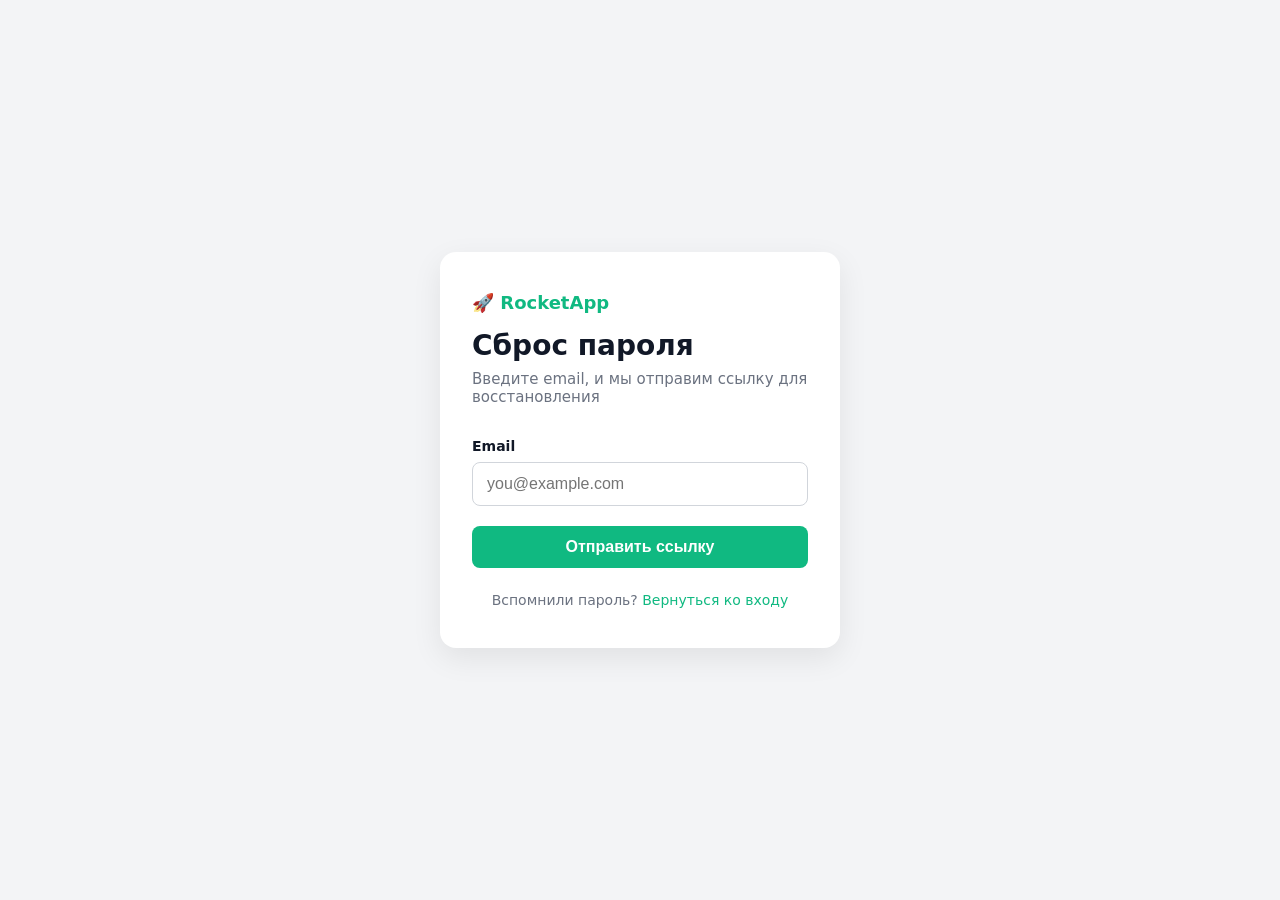
==== forgot.html @ 2a54b83d "Add files via upload" ====
<!DOCTYPE html>
<html lang="ru">
<head>
  <meta charset="UTF-8">
  <meta name="viewport" content="width=device-width, initial-scale=1">
  <title>Восстановление пароля</title>
  <link rel="stylesheet" href="style.css">
</head>
<body>
  <main class="card">
    <div class="logo">🚀 RocketApp</div>
    <h1 class="title">Сброс пароля</h1>
    <p class="subtitle">Введите email, и мы отправим ссылку для восстановления</p>

    <form class="form" action="#" method="post">
      <label class="label" for="email">Email</label>
      <input class="input" type="email" id="email" name="email" placeholder="you@example.com" required>

      <button class="button" type="submit">Отправить ссылку</button>
    </form>

    <p class="footer">Вспомнили пароль? <a class="link" href="index.html">Вернуться ко входу</a></p>
  </main>
</body>
</html>
---- style.css ----
* {
  box-sizing: border-box;
  margin: 0;
  padding: 0;
}

body {
  font-family: system-ui, -apple-system, 'Segoe UI', Roboto, sans-serif;
  background: #f3f4f6;
  color: #111827;
  min-height: 100vh;
  display: flex;
  align-items: center;
  justify-content: center;
  padding: 16px;
}

.card {
  width: 100%;
  max-width: 400px;
  background: #ffffff;
  padding: 40px 32px;
  border-radius: 16px;
  box-shadow: 0 10px 30px rgba(0, 0, 0, 0.08);
}

.logo {
  font-size: 18px;
  font-weight: 800;
  color: #10b981;
  margin-bottom: 16px;
}

.title {
  font-size: 28px;
  margin-bottom: 8px;
}

.subtitle {
  color: #6b7280;
  font-size: 15px;
  margin-bottom: 24px;
}

.form {
  display: flex;
  flex-direction: column;
  gap: 8px;
}

.label {
  font-size: 14px;
  font-weight: 600;
  margin-top: 8px;
}

.input {
  padding: 12px 14px;
  border: 1px solid #d1d5db;
  border-radius: 8px;
  font-size: 16px;
  background: #ffffff;
  color: #111827;
}

.input:focus {
  outline: none;
  border-color: #10b981;
  box-shadow: 0 0 0 3px rgba(16, 185, 129, 0.2);
}

.input:user-invalid {
  border-color: #dc2626;
}

.row {
  display: flex;
  justify-content: space-between;
  align-items: center;
  font-size: 14px;
  margin-top: 4px;
}

.check {
  display: flex;
  align-items: center;
  gap: 6px;
  font-size: 14px;
  cursor: pointer;
}

.link {
  color: #10b981;
  text-decoration: none;
  font-weight: 500;
}

.link:hover {
  text-decoration: underline;
}

.button {
  margin-top: 12px;
  padding: 12px;
  border: none;
  border-radius: 8px;
  background: #10b981;
  color: #ffffff;
  font-size: 16px;
  font-weight: bold;
  cursor: pointer;
  transition: background 0.2s;
}

.button:hover {
  background: #059669;
}

.divider {
  text-align: center;
  color: #9ca3af;
  font-size: 13px;
  margin: 16px 0;
}

.social-buttons {
  display: flex;
  flex-direction: column;
  gap: 8px;
}

.social-btn {
  padding: 10px;
  border: 1px solid #d1d5db;
  border-radius: 8px;
  background: #ffffff;
  color: #374151;
  font-size: 14px;
  font-weight: 600;
  cursor: pointer;
  transition: background 0.2s;
}

.social-btn:hover {
  background: #f9fafb;
}

.footer {
  margin-top: 24px;
  text-align: center;
  font-size: 14px;
  color: #6b7280;
}

/* Адаптация под телефоны */
@media (max-width: 480px) {
  .card {
    padding: 28px 20px;
  }
  .title {
    font-size: 24px;
  }
}

/* Задание со звёздочкой: тёмная тема */
@media (prefers-color-scheme: dark) {
  body {
    background: #111827;
    color: #f9fafb;
  }
  .card {
    background: #1f2937;
    box-shadow: 0 10px 30px rgba(0, 0, 0, 0.4);
  }
  .subtitle, .footer {
    color: #9ca3af;
  }
  .input {
    background: #374151;
    border-color: #4b5563;
    color: #f9fafb;
  }
  .social-btn {
    background: #374151;
    border-color: #4b5563;
    color: #f9fafb;
  }
  .social-btn:hover {
    background: #4b5563;
  }
}
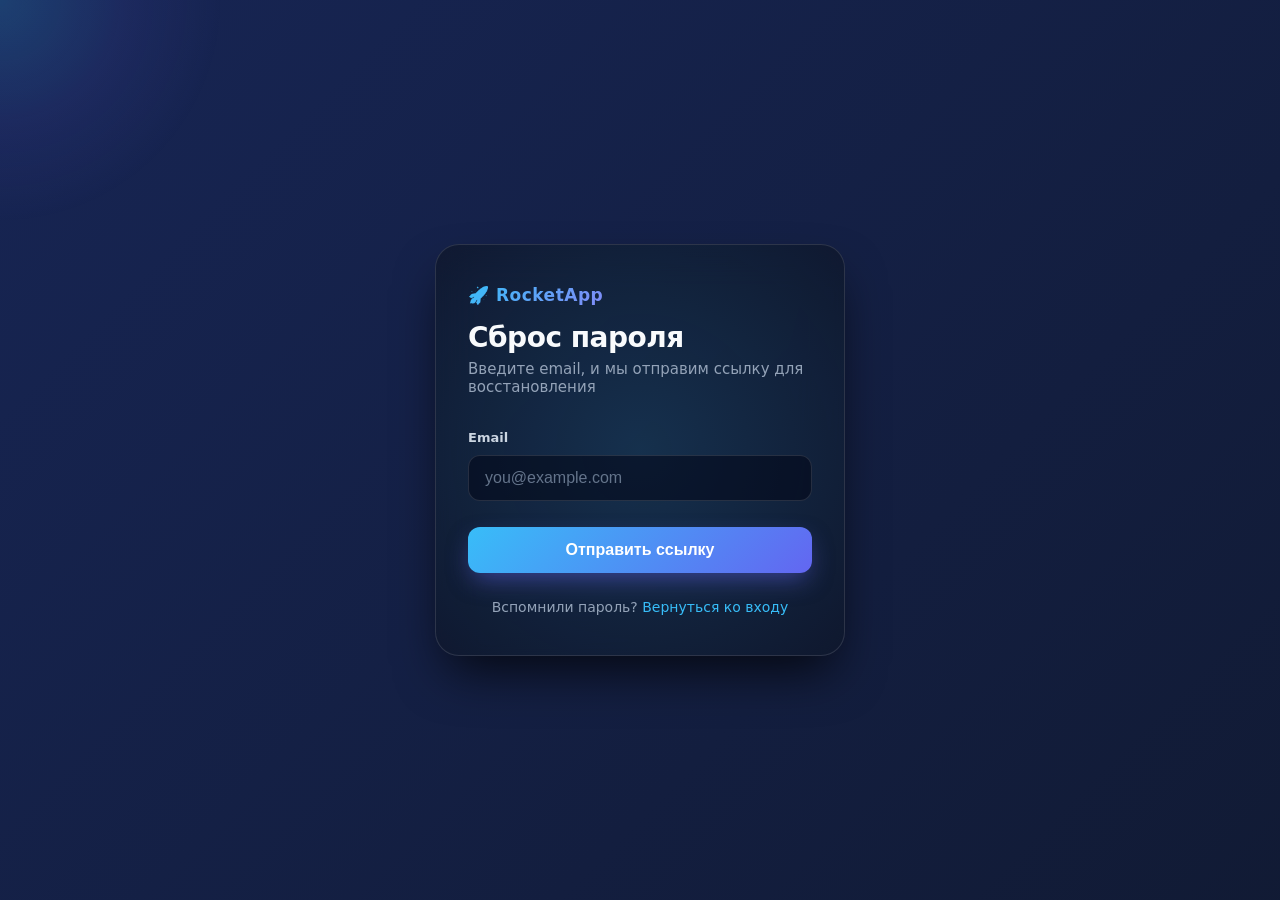
==== commit a32b47f5: "Update forgot.html" ====
--- a/forgot.html
+++ b/forgot.html
@@ -23,3 +23,35 @@
   </main>
 </body>
 </html>
+  <div class="cursor-glow"></div>
+  <script>
+    const glow = document.querySelector('.cursor-glow');
+    const card = document.querySelector('.card');
+
+    document.addEventListener('mousemove', (e) => {
+      // Двигаем неоновое пятно за курсором
+      glow.style.left = e.clientX + 'px';
+      glow.style.top = e.clientY + 'px';
+
+      // Координаты курсора внутри карточки для внутреннего блика
+      const rect = card.getBoundingClientRect();
+      const x = e.clientX - rect.left;
+      const y = e.clientY - rect.top;
+      card.style.setProperty('--mouse-x', `${x}px`);
+      card.style.setProperty('--mouse-y', `${y}px`);
+
+      // Лёгкий 3D-наклон карточки
+      const centerX = window.innerWidth / 2;
+      const centerY = window.innerHeight / 2;
+      const rotateX = ((e.clientY - centerY) / centerY) * -4;
+      const rotateY = ((e.clientX - centerX) / centerX) * 4;
+      card.style.transform = `perspective(1000px) rotateX(${rotateX}deg) rotateY(${rotateY}deg)`;
+    });
+
+    // Возвращаем карточку ровно, если мышь ушла с экрана
+    document.addEventListener('mouseleave', () => {
+      card.style.transform = 'perspective(1000px) rotateX(0deg) rotateY(0deg)';
+    });
+  </script>
+</body>
+
--- a/style.css
+++ b/style.css
@@ -6,71 +6,173 @@
 
 body {
   font-family: system-ui, -apple-system, 'Segoe UI', Roboto, sans-serif;
-  background: #f3f4f6;
-  color: #111827;
+  background: linear-gradient(-45deg, #020617, #1e1b4b, #0f172a, #172554);
+  background-size: 400% 400%;
+  animation: gradientBG 12s ease infinite;
+  color: #f8fafc;
   min-height: 100vh;
   display: flex;
   align-items: center;
   justify-content: center;
   padding: 16px;
+  overflow-x: hidden;
+  position: relative;
+}
+
+/* Плавно переливающийся фон */
+@keyframes gradientBG {
+  0% { background-position: 0% 50%; }
+  50% { background-position: 100% 50%; }
+  100% { background-position: 0% 50%; }
+}
+
+/* Светящееся пятно, которое следует за курсором */
+.cursor-glow {
+  position: fixed;
+  top: 0;
+  left: 0;
+  width: 450px;
+  height: 450px;
+  background: radial-gradient(circle, rgba(56, 189, 248, 0.18) 0%, rgba(99, 102, 241, 0.08) 40%, transparent 70%);
+  border-radius: 50%;
+  pointer-events: none;
+  transform: translate(-50%, -50%);
+  z-index: 0;
+  transition: width 0.3s, height 0.3s;
 }
 
 .card {
+  position: relative;
+  z-index: 1;
   width: 100%;
-  max-width: 400px;
-  background: #ffffff;
+  max-width: 410px;
+  background: rgba(15, 23, 42, 0.7);
+  backdrop-filter: blur(20px);
+  -webkit-backdrop-filter: blur(20px);
+  border: 1px solid rgba(255, 255, 255, 0.12);
   padding: 40px 32px;
-  border-radius: 16px;
-  box-shadow: 0 10px 30px rgba(0, 0, 0, 0.08);
+  border-radius: 24px;
+  box-shadow: 0 25px 50px -12px rgba(0, 0, 0, 0.75);
+  animation: cardAppear 0.7s cubic-bezier(0.16, 1, 0.3, 1) forwards;
+  transition: transform 0.15s ease-out, border-color 0.3s ease, box-shadow 0.3s ease;
+  overflow: hidden;
+}
+
+/* Плавный вылет карточки при загрузке */
+@keyframes cardAppear {
+  0% {
+    opacity: 0;
+    transform: translateY(30px) scale(0.95);
+  }
+  100% {
+    opacity: 1;
+    transform: translateY(0) scale(1);
+  }
+}
+
+/* Внутренний блик на самой карточке от курсора */
+.card::before {
+  content: '';
+  position: absolute;
+  top: 0;
+  left: 0;
+  right: 0;
+  bottom: 0;
+  background: radial-gradient(
+    350px circle at var(--mouse-x, 50%) var(--mouse-y, 50%),
+    rgba(56, 189, 248, 0.14),
+    transparent 80%
+  );
+  pointer-events: none;
+  z-index: -1;
+}
+
+.card:hover {
+  border-color: rgba(56, 189, 248, 0.4);
+  box-shadow: 0 30px 60px -12px rgba(56, 189, 248, 0.15);
 }
 
 .logo {
-  font-size: 18px;
+  display: inline-block;
+  font-size: 17px;
   font-weight: 800;
-  color: #10b981;
+  letter-spacing: 0.5px;
+  background: linear-gradient(135deg, #38bdf8, #818cf8);
+  -webkit-background-clip: text;
+  -webkit-text-fill-color: transparent;
   margin-bottom: 16px;
+  animation: floatLogo 3s ease-in-out infinite;
+}
+
+/* Лёгкое покачивание логотипа */
+@keyframes floatLogo {
+  0%, 100% { transform: translateY(0); }
+  50% { transform: translateY(-4px); }
 }
 
 .title {
   font-size: 28px;
-  margin-bottom: 8px;
+  font-weight: 700;
+  margin-bottom: 6px;
+  letter-spacing: -0.5px;
 }
 
 .subtitle {
-  color: #6b7280;
+  color: #94a3b8;
   font-size: 15px;
-  margin-bottom: 24px;
+  margin-bottom: 28px;
 }
 
 .form {
   display: flex;
   flex-direction: column;
-  gap: 8px;
+  gap: 10px;
 }
 
 .label {
-  font-size: 14px;
+  font-size: 13px;
   font-weight: 600;
-  margin-top: 8px;
+  color: #cbd5e1;
+  margin-top: 6px;
 }
 
 .input {
-  padding: 12px 14px;
-  border: 1px solid #d1d5db;
-  border-radius: 8px;
+  padding: 13px 16px;
+  border: 1px solid rgba(255, 255, 255, 0.12);
+  border-radius: 12px;
   font-size: 16px;
-  background: #ffffff;
-  color: #111827;
+  background: rgba(2, 6, 23, 0.55);
+  color: #ffffff;
+  transition: all 0.25s cubic-bezier(0.4, 0, 0.2, 1);
+}
+
+.input::placeholder {
+  color: #64748b;
+}
+
+.input:hover {
+  border-color: rgba(255, 255, 255, 0.25);
 }
 
 .input:focus {
   outline: none;
-  border-color: #10b981;
-  box-shadow: 0 0 0 3px rgba(16, 185, 129, 0.2);
+  border-color: #38bdf8;
+  background: rgba(2, 6, 23, 0.85);
+  transform: scale(1.015);
+  box-shadow: 0 0 0 4px rgba(56, 189, 248, 0.2);
 }
 
 .input:user-invalid {
-  border-color: #dc2626;
+  border-color: #f43f5e;
+  box-shadow: 0 0 0 4px rgba(244, 63, 94, 0.2);
+  animation: shake 0.3s ease-in-out;
+}
+
+/* Встряска при ошибке ввода */
+@keyframes shake {
+  0%, 100% { transform: translateX(0); }
+  25% { transform: translateX(-5px); }
+  75% { transform: translateX(5px); }
 }
 
 .row {
@@ -78,115 +180,136 @@
   justify-content: space-between;
   align-items: center;
   font-size: 14px;
-  margin-top: 4px;
+  margin-top: 6px;
 }
 
 .check {
   display: flex;
   align-items: center;
-  gap: 6px;
+  gap: 8px;
   font-size: 14px;
+  color: #cbd5e1;
   cursor: pointer;
 }
 
+.check input[type="checkbox"] {
+  accent-color: #38bdf8;
+  width: 16px;
+  height: 16px;
+  cursor: pointer;
+}
+
 .link {
-  color: #10b981;
+  color: #38bdf8;
   text-decoration: none;
   font-weight: 500;
+  transition: color 0.2s, text-shadow 0.2s;
 }
 
 .link:hover {
+  color: #7dd3fc;
+  text-shadow: 0 0 8px rgba(56, 189, 248, 0.5);
   text-decoration: underline;
 }
 
 .button {
-  margin-top: 12px;
-  padding: 12px;
+  position: relative;
+  overflow: hidden;
+  margin-top: 16px;
+  padding: 14px;
   border: none;
-  border-radius: 8px;
-  background: #10b981;
+  border-radius: 12px;
+  background: linear-gradient(135deg, #38bdf8, #6366f1);
   color: #ffffff;
   font-size: 16px;
-  font-weight: bold;
+  font-weight: 700;
   cursor: pointer;
-  transition: background 0.2s;
+  box-shadow: 0 10px 25px -5px rgba(99, 102, 241, 0.5);
+  transition: transform 0.2s ease, box-shadow 0.2s ease;
+}
+
+/* Световой блик, пробегающий по кнопке при наведении */
+.button::after {
+  content: '';
+  position: absolute;
+  top: 0;
+  left: -100%;
+  width: 60%;
+  height: 100%;
+  background: linear-gradient(90deg, transparent, rgba(255, 255, 255, 0.35), transparent);
+  transform: skewX(-20deg);
+  transition: left 0.5s ease;
+}
+
+.button:hover::after {
+  left: 140%;
 }
 
 .button:hover {
-  background: #059669;
+  transform: translateY(-2px) scale(1.01);
+  box-shadow: 0 15px 30px -5px rgba(56, 189, 248, 0.6);
+}
+
+.button:active {
+  transform: translateY(1px) scale(0.99);
 }
 
 .divider {
+  display: flex;
+  align-items: center;
   text-align: center;
-  color: #9ca3af;
+  color: #64748b;
   font-size: 13px;
-  margin: 16px 0;
-}
+  margin: 22px 0;
+}
+
+.divider::before,
+.divider::after {
+  content: '';
+  flex: 1;
+  border-bottom: 1px solid rgba(255, 255, 255, 0.1);
+}
+
+.divider::before { margin-right: 12px; }
+.divider::after { margin-left: 12px; }
 
 .social-buttons {
   display: flex;
   flex-direction: column;
-  gap: 8px;
+  gap: 10px;
 }
 
 .social-btn {
-  padding: 10px;
-  border: 1px solid #d1d5db;
-  border-radius: 8px;
-  background: #ffffff;
-  color: #374151;
+  padding: 12px;
+  border: 1px solid rgba(255, 255, 255, 0.12);
+  border-radius: 12px;
+  background: rgba(255, 255, 255, 0.04);
+  color: #f8fafc;
   font-size: 14px;
   font-weight: 600;
   cursor: pointer;
-  transition: background 0.2s;
+  transition: all 0.25s ease;
 }
 
 .social-btn:hover {
-  background: #f9fafb;
+  background: rgba(255, 255, 255, 0.12);
+  border-color: rgba(56, 189, 248, 0.4);
+  transform: translateY(-2px);
 }
 
 .footer {
-  margin-top: 24px;
+  margin-top: 26px;
   text-align: center;
   font-size: 14px;
-  color: #6b7280;
-}
-
-/* Адаптация под телефоны */
+  color: #94a3b8;
+}
+
 @media (max-width: 480px) {
   .card {
-    padding: 28px 20px;
+    padding: 30px 20px;
+    border-radius: 20px;
   }
   .title {
     font-size: 24px;
   }
 }
-
-/* Задание со звёздочкой: тёмная тема */
-@media (prefers-color-scheme: dark) {
-  body {
-    background: #111827;
-    color: #f9fafb;
-  }
-  .card {
-    background: #1f2937;
-    box-shadow: 0 10px 30px rgba(0, 0, 0, 0.4);
-  }
-  .subtitle, .footer {
-    color: #9ca3af;
-  }
-  .input {
-    background: #374151;
-    border-color: #4b5563;
-    color: #f9fafb;
-  }
-  .social-btn {
-    background: #374151;
-    border-color: #4b5563;
-    color: #f9fafb;
-  }
-  .social-btn:hover {
-    background: #4b5563;
-  }
-}
-
